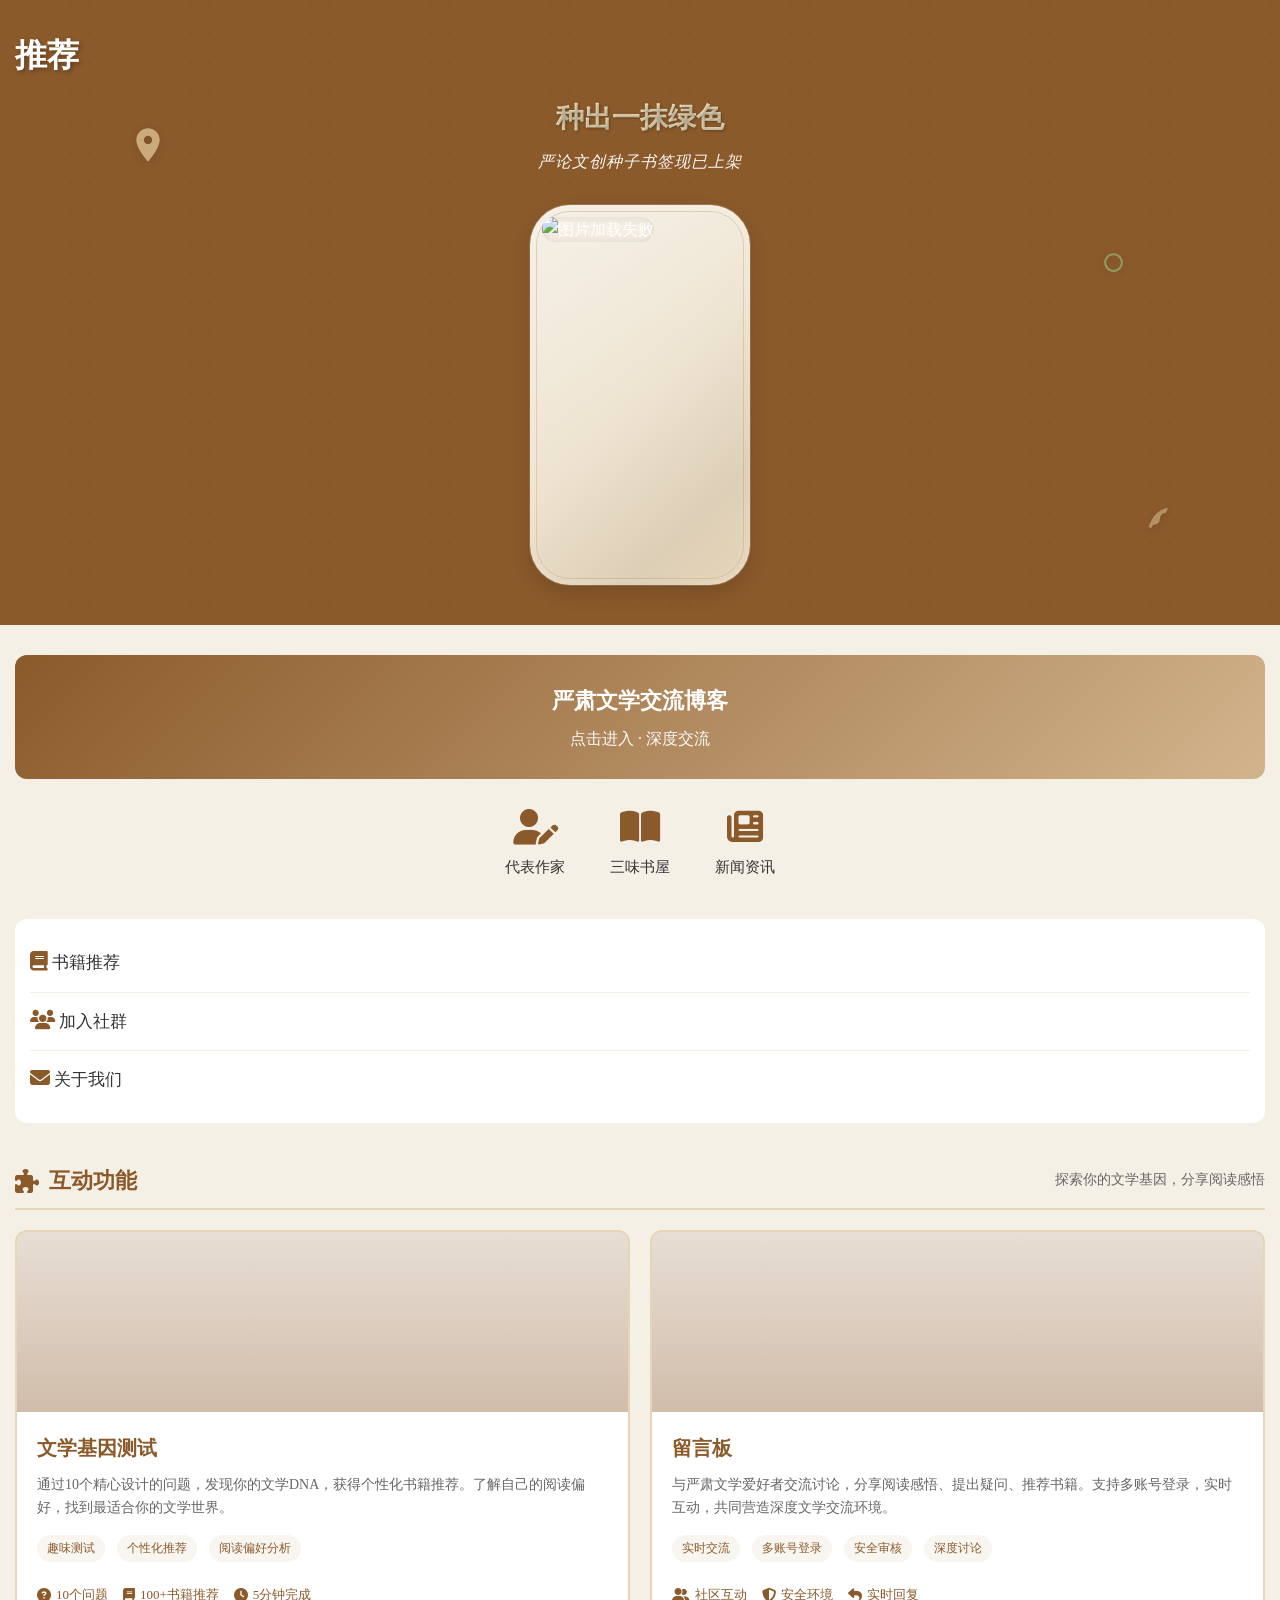
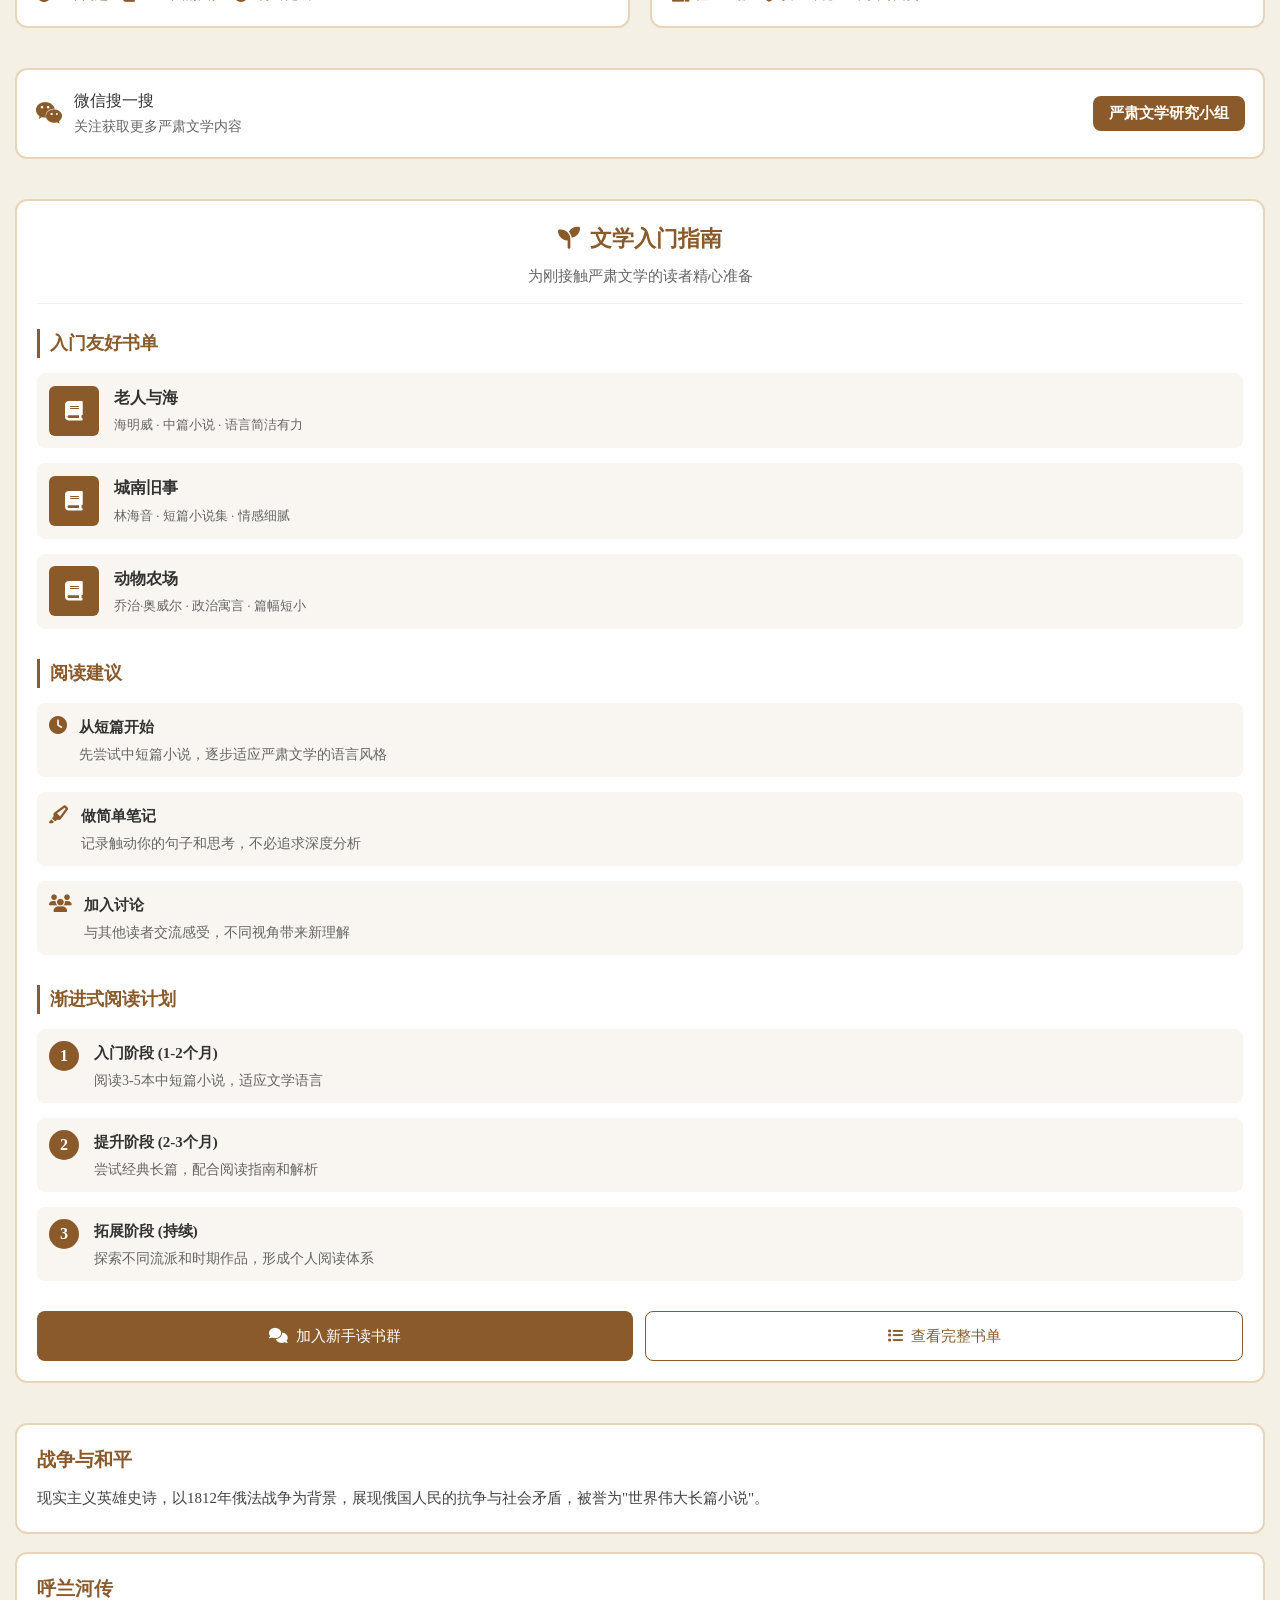
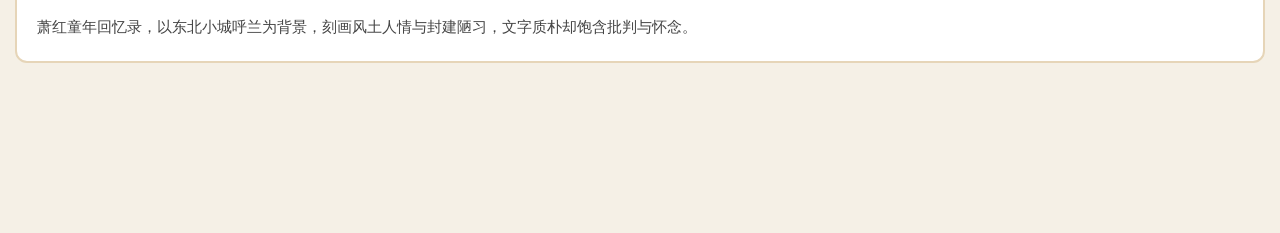
==== index.html @ 6604d190 "Add files via upload" ====
<!DOCTYPE html>
<html lang="zh-CN">
<head>
    <meta charset="UTF-8">
    <meta name="viewport" content="width=device-width, initial-scale=1.0">
    <title>严肃文学研究小组</title>
    <link rel="stylesheet" href="https://cdnjs.cloudflare.com/ajax/libs/font-awesome/6.4.0/css/all.min.css">
    <link rel="stylesheet" href="style.css">
    <style>
        /* 新增：互动功能区域样式 */
        .interactive-features {
            margin: 0 15px 40px;
        }
        
        .interactive-header {
            display: flex;
            align-items: center;
            justify-content: space-between;
            margin-bottom: 20px;
            padding-bottom: 10px;
            border-bottom: 2px solid #E6D5B8;
        }
        
        .interactive-header h3 {
            font-size: 22px;
            font-family: "STKaiti", cursive;
            color: #8B5A2B;
            display: flex;
            align-items: center;
            gap: 10px;
        }
        
        .interactive-header h3 i {
            font-size: 24px;
        }
        
        .interactive-grid {
            display: grid;
            grid-template-columns: repeat(auto-fit, minmax(300px, 1fr));
            gap: 20px;
        }
        
        .interactive-card {
            background: #fff;
            border: 2px solid #E6D5B8;
            border-radius: 12px;
            overflow: hidden;
            transition: all 0.3s ease;
            cursor: pointer;
            position: relative;
        }
        
        .interactive-card:hover {
            transform: translateY(-5px);
            box-shadow: 0 15px 30px rgba(139, 90, 43, 0.15);
            border-color: #8B5A2B;
        }
        
        .interactive-image {
            height: 180px;
            background-size: cover;
            background-position: center;
            position: relative;
            overflow: hidden;
        }
        
        .interactive-image::before {
            content: '';
            position: absolute;
            top: 0;
            left: 0;
            right: 0;
            bottom: 0;
            background: linear-gradient(to bottom, rgba(139, 90, 43, 0.2), rgba(139, 90, 43, 0.4));
            z-index: 1;
        }
        
        .interactive-image.gene-test {
            background-image: url('https://images.unsplash.com/photo-1481627834876-b7833e8f5570?ixlib=rb-4.0.3&auto=format&fit=crop&w=800&q=80');
        }
        
        .interactive-image.message-board {
            background-image: url('https://images.unsplash.com/photo-1455390582262-044cdead277a?ixlib=rb-4.0.3&auto=format&fit=crop&w=800&q=80');
        }
        
        .interactive-overlay {
            position: absolute;
            top: 0;
            left: 0;
            right: 0;
            bottom: 0;
            background: rgba(139, 90, 43, 0.7);
            display: flex;
            align-items: center;
            justify-content: center;
            opacity: 0;
            transition: opacity 0.3s ease;
            z-index: 2;
        }
        
        .interactive-card:hover .interactive-overlay {
            opacity: 1;
        }
        
        .overlay-content {
            text-align: center;
            color: #fff;
        }
        
        .overlay-content i {
            font-size: 36px;
            margin-bottom: 10px;
        }
        
        .overlay-content span {
            font-size: 18px;
            font-weight: bold;
        }
        
        .interactive-content {
            padding: 20px;
        }
        
        .interactive-content h4 {
            font-size: 20px;
            color: #8B5A2B;
            margin-bottom: 10px;
            font-family: "STKaiti", cursive;
        }
        
        .interactive-content p {
            font-size: 14px;
            color: #666;
            line-height: 1.6;
            margin-bottom: 15px;
        }
        
        .interactive-stats {
            display: flex;
            gap: 15px;
            margin-top: 15px;
        }
        
        .stat-item {
            display: flex;
            align-items: center;
            gap: 5px;
            color: #8B5A2B;
            font-size: 13px;
        }
        
        .stat-item i {
            font-size: 14px;
        }
        
        .interactive-tag {
            display: inline-block;
            background: #F9F5F0;
            color: #8B5A2B;
            padding: 4px 10px;
            border-radius: 20px;
            font-size: 12px;
            font-weight: 500;
            margin-right: 8px;
            margin-bottom: 8px;
            transition: all 0.3s ease;
        }
        
        .interactive-card:hover .interactive-tag {
            background: #8B5A2B;
            color: #fff;
        }
        
        @media (max-width: 768px) {
            .interactive-grid {
                grid-template-columns: 1fr;
            }
            
            .interactive-header {
                flex-direction: column;
                align-items: flex-start;
                gap: 10px;
            }
        }
    </style>
</head>
<body>
<a href="https://yswxstudy.my.canvasite.cn/wcyl/#%E4%B8%A5%E8%AE%BA%E6%96%87%E5%88%9B-%E7%A7%8D%E5%AD%90%E4%B9%A6%E7%AD%BE" target="_blank">
    <section class="top-brown-area">
        <div class="recommend">推荐</div>
        <div class="title-box">
            <h2>种出一抹绿色</h2>
            <p>严论文创种子书签现已上架</p>
        </div>
        <div class="phone-container">
            <img src="img/1.jpg" alt="植物之旅">
        </div>
        <!-- 添加装饰性元素 -->
        <div class="phone-decoration deco-1"></div>
        <div class="phone-decoration deco-2"></div>
        <div class="phone-decoration deco-3"></div>
    </section>
</a>

    <!-- 博客链接（标准a标签） -->
    <a href="http://yswxstudy.top" target="_blank">
        <section class="blog-banner">
            <h3>严肃文学交流博客</h3>
            <p>点击进入 · 深度交流</p>
        </section>
    </a>

    <!-- 功能按钮（标准i标签+链接） -->
    <section class="features">
        <div class="feature-item">
            <a href="https://yswxstudy.my.canvasite.cn/1119/#page-0" target="_blank">
                <i class="fas fa-user-pen"></i>
                <p>代表作家</p>
            </a>
        </div>
        <div class="feature-item">
            <a href="https://www.nlc.cn/web/index.shtml" target="_blank">
                <i class="fas fa-book-open"></i>
                <p>三味书屋</p>
            </a>
        </div>
        <div class="feature-item">
            <a href="https://www.chinanews.com.cn/" target="_blank">
                <i class="fas fa-newspaper"></i>
                <p>新闻资讯</p>
            </a>
        </div>
    </section>

    <!-- 导航栏（标准i标签+链接） -->
    <section class="page-nav">
        <ul>
            <li>
                <a href="mzsp.html" target="_blank">
                    <i class="fas fa-book"></i>
                    <span>书籍推荐</span>
                </a>
            </li>
            <li>
                <a href="https://yswxstudy.my.canvasite.cn/1119/#%E5%8A%A0%E5%85%A5%E7%A4%BE%E7%BE%A4" target="_blank">
                    <i class="fas fa-users"></i>
                    <span>加入社群</span>
                </a>
            </li>
            <li>
                <a href="about.html" target=""lank">
                    <i class="fas fa-envelope"></i>
                    <span>关于我们</span>
                </a>
            </li>
        </ul>
    </section>

    <!-- 新增：互动功能区域 -->
    <section class="interactive-features">
        <div class="interactive-header">
            <h3><i class="fas fa-puzzle-piece"></i> 互动功能</h3>
            <p style="color: #666; font-size: 14px;">探索你的文学基因，分享阅读感悟</p>
        </div>
        
        <div class="interactive-grid">
            <!-- 文学基因测试 -->
            <a href="literature_gene_test.html" class="interactive-card">
                <div class="interactive-image gene-test">
                    <div class="interactive-overlay">
                        <div class="overlay-content">
                            <i class="fas fa-play-circle"></i>
                            <span>开始测试</span>
                        </div>
                    </div>
                </div>
                <div class="interactive-content">
                    <h4>文学基因测试</h4>
                    <p>通过10个精心设计的问题，发现你的文学DNA，获得个性化书籍推荐。了解自己的阅读偏好，找到最适合你的文学世界。</p>
                    <div>
                        <span class="interactive-tag">趣味测试</span>
                        <span class="interactive-tag">个性化推荐</span>
                        <span class="interactive-tag">阅读偏好分析</span>
                    </div>
                    <div class="interactive-stats">
                        <div class="stat-item">
                            <i class="fas fa-question-circle"></i>
                            <span>10个问题</span>
                        </div>
                        <div class="stat-item">
                            <i class="fas fa-book"></i>
                            <span>100+书籍推荐</span>
                        </div>
                        <div class="stat-item">
                            <i class="fas fa-clock"></i>
                            <span>5分钟完成</span>
                        </div>
                    </div>
                </div>
            </a>
            
            <!-- 留言板 -->
            <a href="liuyan.html" class="interactive-card">
                <div class="interactive-image message-board">
                    <div class="interactive-overlay">
                        <div class="overlay-content">
                            <i class="fas fa-comment"></i>
                            <span>进入留言板</span>
                        </div>
                    </div>
                </div>
                <div class="interactive-content">
                    <h4>留言板</h4>
                    <p>与严肃文学爱好者交流讨论，分享阅读感悟、提出疑问、推荐书籍。支持多账号登录，实时互动，共同营造深度文学交流环境。</p>
                    <div>
                        <span class="interactive-tag">实时交流</span>
                        <span class="interactive-tag">多账号登录</span>
                        <span class="interactive-tag">安全审核</span>
                        <span class="interactive-tag">深度讨论</span>
                    </div>
                    <div class="interactive-stats">
                        <div class="stat-item">
                            <i class="fas fa-user-friends"></i>
                            <span>社区互动</span>
                        </div>
                        <div class="stat-item">
                            <i class="fas fa-shield-alt"></i>
                            <span>安全环境</span>
                        </div>
                        <div class="stat-item">
                            <i class="fas fa-reply"></i>
                            <span>实时回复</span>
                        </div>
                    </div>
                </div>
            </a>
        </div>
    </section>

    <!-- 搜索提示（标准i标签） -->
    <section class="search-tip">
        <i class="fab fa-weixin"></i>
        <div class="text">
            <span>微信搜一搜</span>
            <span>关注获取更多严肃文学内容</span>
        </div>
        <button class="search-btn">严肃文学研究小组</button>
    </section>

    <!-- 文学入门指南 -->
    <section class="beginner-guide">
        <div class="guide-header">
            <h3><i class="fas fa-seedling"></i> 文学入门指南</h3>
            <p>为刚接触严肃文学的读者精心准备</p>
        </div>
        
        <div class="guide-content">
            <!-- 入门书单 -->
            <div class="guide-section">
                <h4>入门友好书单</h4>
                <div class="book-list">
                    <div class="book-item">
                        <div class="book-cover">
                            <i class="fas fa-book"></i>
                        </div>
                        <div class="book-info">
                            <h5>老人与海</h5>
                            <p>海明威 · 中篇小说 · 语言简洁有力</p>
                        </div>
                    </div>
                    <div class="book-item">
                        <div class="book-cover">
                            <i class="fas fa-book"></i>
                        </div>
                        <div class="book-info">
                            <h5>城南旧事</h5>
                            <p>林海音 · 短篇小说集 · 情感细腻</p>
                        </div>
                    </div>
                    <div class="book-item">
                        <div class="book-cover">
                            <i class="fas fa-book"></i>
                        </div>
                        <div class="book-info">
                            <h5>动物农场</h5>
                            <p>乔治·奥威尔 · 政治寓言 · 篇幅短小</p>
                        </div>
                    </div>
                </div>
            </div>
            
            <!-- 阅读建议 -->
            <div class="guide-section">
                <h4>阅读建议</h4>
                                <div class="tips">
                    <div class="tip-item">
                        <i class="fas fa-clock"></i>
                        <div>
                            <h5>从短篇开始</h5>
                            <p>先尝试中短篇小说，逐步适应严肃文学的语言风格</p>
                        </div>
                    </div>
                    <div class="tip-item">
                        <i class="fas fa-highlighter"></i>
                        <div>
                            <h5>做简单笔记</h5>
                            <p>记录触动你的句子和思考，不必追求深度分析</p>
                        </div>
                    </div>
                    <div class="tip-item">
                        <i class="fas fa-users"></i>
                        <div>
                            <h5>加入讨论</h5>
                            <p>与其他读者交流感受，不同视角带来新理解</p>
                        </div>
                    </div>
                </div>
            </div>
            
            <!-- 阅读计划 -->
            <div class="guide-section">
                <h4>渐进式阅读计划</h4>
                <div class="reading-plan">
                    <div class="plan-step">
                        <div class="step-number">1</div>
                        <div class="step-content">
                            <h5>入门阶段 (1-2个月)</h5>
                            <p>阅读3-5本中短篇小说，适应文学语言</p>
                        </div>
                    </div>
                    <div class="plan-step">
                        <div class="step-number">2</div>
                        <div class="step-content">
                            <h5>提升阶段 (2-3个月)</h5>
                            <p>尝试经典长篇，配合阅读指南和解析</p>
                        </div>
                    </div>
                    <div class="plan-step">
                        <div class="step-number">3</div>
                        <div class="step-content">
                            <h5>拓展阶段 (持续)</h5>
                            <p>探索不同流派和时期作品，形成个人阅读体系</p>
                        </div>
                    </div>
                </div>
            </div>
            
            <!-- 行动引导 -->
            <div class="action-section">
                <a href="https://yswxstudy.my.canvasite.cn/1119/#%E5%8A%A0%E5%85%A5%E7%A4%BE%E7%BE%A4" target="_blank" class="action-btn">
                    <i class="fas fa-comments"></i>
                    加入新手读书群
                </a>
                <a href="https://yswxstudy.my.canvasite.cn/1119/#%E4%B9%A6%E7%B1%8D%E6%8E%A8%E8%8D%90" target="_blank" class="action-btn outline">
                    <i class="fas fa-list"></i>
                    查看完整书单
                </a>
            </div>
        </div>
    </section>

    <!-- 书籍卡片 -->
    <section class="books">
        <div class="book-card">
            <h4>战争与和平</h4>
            <p>现实主义英雄史诗，以1812年俄法战争为背景，展现俄国人民的抗争与社会矛盾，被誉为"世界伟大长篇小说"。</p>
        </div>
        <div class="book-card">
            <h4>呼兰河传</h4>
            <p>萧红童年回忆录，以东北小城呼兰为背景，刻画风土人情与封建陋习，文字质朴却饱含批判与怀念。</p>
        </div>
        <div class="book-card">
            <h4>百年孤独</h4>
            <p>魔幻现实主义经典，讲述布恩迪亚家族七代兴衰，映射拉美百年历史，1982年获诺贝尔文学奖。</p>
        </div>
    </section>

    <script src="script.js"></script>
</body>
</html>
---- style.css ----
* {
    margin: 0;
    padding: 0;
    box-sizing: border-box;
}
body {
    font-family: "SimSun", serif;
    background: #F5F0E6;
    color: #333;
    line-height: 1.6;
    padding: 0;
}
/* 去除点击高亮 */
a, .search-btn {
    text-decoration: none;
    color: inherit;
    -webkit-tap-highlight-color: transparent;
    tap-highlight-color: transparent;
}
a:active, a:focus {
    background: none;
    outline: none;
}
/* 顶部咖色区域 */
.top-brown-area {
    background: #8B5A2B;
    color: #fff;
    padding: 30px 15px 40px;
    position: relative;
    cursor: pointer;
    transition: all 0.3s ease;
    overflow: hidden;
}
.top-brown-area::before {
    content: '';
    position: absolute;
    top: -50%;
    left: -50%;
    width: 200%;
    height: 200%;
    background: radial-gradient(circle, rgba(255,255,255,0.1) 1px, transparent 1px);
    background-size: 30px 30px;
    z-index: 0;
    opacity: 0.3;
    animation: float 20s linear infinite;
}
.top-brown-area:hover {
    background: #724925;
    transform: translateY(-2px);
    box-shadow: 0 8px 25px rgba(139, 90, 43, 0.2);
}
.top-brown-area:hover .phone-container {
    transform: translateY(-5px) scale(1.02);
    box-shadow: 0 12px 25px rgba(0, 0, 0, 0.2);
}
.recommend {
    font-size: 32px;
    font-family: "STKaiti", cursive;
    font-weight: bold;
    margin-bottom: 15px;
    text-align: left;
    position: relative;
    z-index: 1;
    text-shadow: 2px 2px 4px rgba(0, 0, 0, 0.3);
}
.title-box {
    text-align: center;
    margin-bottom: 30px;
    position: relative;
    z-index: 1;
}
.title-box h2 {
    font-size: 28px;
    font-family: "STKaiti", cursive;
    margin-bottom: 8px;
    text-shadow: 1px 1px 3px rgba(0, 0, 0, 0.3);
    background: linear-gradient(45deg, #F5DEB3, #FFF8DC);
    -webkit-background-clip: text;
    -webkit-text-fill-color: transparent;
    background-clip: text;
}
.title-box p {
    font-size: 16px;
    opacity: 0.95;
    font-style: italic;
    letter-spacing: 1px;
}
/* 重新设计的手机容器 */
.phone-container {
    width: 220px;
    height: 380px;
    margin: 0 auto;
    border-radius: 40px;
    overflow: hidden;
    background: linear-gradient(145deg, #F5F0E6, #E6D5B8);
    position: relative;
    z-index: 1;
    box-shadow: 
        0 8px 20px rgba(0, 0, 0, 0.15),
        0 0 0 1px rgba(210, 180, 140, 0.3),
        0 0 0 3px rgba(139, 90, 43, 0.1),
        inset 0 0 20px rgba(255, 255, 255, 0.2);
    transition: all 0.5s cubic-bezier(0.175, 0.885, 0.32, 1.275);
    padding: 12px;
}
.phone-container::before {
    content: '';
    position: absolute;
    top: 6px;
    left: 6px;
    right: 6px;
    bottom: 6px;
    border: 1px solid rgba(210, 180, 140, 0.6);
    border-radius: 34px;
    z-index: 1;
    pointer-events: none;
}
.phone-container::after {
    content: '';
    position: absolute;
    top: 0;
    left: 0;
    right: 0;
    bottom: 0;
    border-radius: 40px;
    background: linear-gradient(
        135deg, 
        transparent 0%, 
        rgba(255, 255, 255, 0.1) 20%,
        rgba(255, 255, 255, 0.05) 50%,
        rgba(0, 0, 0, 0.05) 80%,
        transparent 100%
    );
    z-index: 2;
    pointer-events: none;
}
.phone-container img {
    width: 100%;
    height: 100%;
    object-fit: cover;
    border-radius: 30px;
    transition: transform 0.8s ease;
    box-shadow: inset 0 0 10px rgba(0, 0, 0, 0.1);
    position: relative;
    z-index: 1;
}
.top-brown-area:hover .phone-container img {
    transform: scale(1.05);
}
/* 修复：确保图片容器可以点击 */
.phone-container {
    cursor: pointer;
}
.phone-container img {
    cursor: pointer;
    pointer-events: auto;
}
/* 添加装饰性元素 */
.phone-decoration {
    position: absolute;
    z-index: 0;
    opacity: 0.6;
    filter: drop-shadow(0 2px 4px rgba(0, 0, 0, 0.2));
    pointer-events: none;
}
.deco-1 {
    top: 20%;
    left: 10%;
    width: 40px;
    height: 40px;
    background: url("data:image/svg+xml,%3Csvg xmlns='http://www.w3.org/2000/svg' viewBox='0 0 24 24' fill='%23F5DEB3'%3E%3Cpath d='M12,2C8.13,2,5,5.13,5,9c0,5.25,7,13,7,13s7-7.75,7-13C19,5.13,15.87,2,12,2z M12,11.5c-1.38,0-2.5-1.12-2.5-2.5 s1.12-2.5,2.5-2.5s2.5,1.12,2.5,2.5S13.38,11.5,12,11.5z'/%3E%3C/svg%3E");
    animation: floatLeaf 8s ease-in-out infinite;
}
.deco-2 {
    bottom: 15%;
    right: 8%;
    width: 35px;
    height: 35px;
    background: url("data:image/svg+xml,%3Csvg xmlns='http://www.w3.org/2000/svg' viewBox='0 0 24 24' fill='%23D2B48C'%3E%3Cpath d='M17,8C8,10,5.9,16.17,3.82,21.34L5.71,22l1-2.12c0.63,0,1.26-0.09,1.88-0.26c1.78-0.47,3-2.11,3-3.99 c0-1.89,1.21-3.53,3-4c0.31-0.08,0.63-0.14,0.95-0.18C16.21,10.72,16.83,9.38,17,8z'/%3E%3C/svg%3E");
    animation: floatLeaf 10s ease-in-out infinite 1s;
}
.deco-3 {
    top: 40%;
    right: 12%;
    width: 25px;
    height: 25px;
    background: url("data:image/svg+xml,%3Csvg xmlns='http://www.w3.org/2000/svg' viewBox='0 0 24 24' fill='%2396C586'%3E%3Cpath d='M12,3C7.03,3,3,7.03,3,12c0,4.97,4.03,9,9,9s9-4.03,9-9C21,7.03,16.97,3,12,3z M12,19c-3.87,0-7-3.13-7-7 c0-3.87,3.13-7,7-7s7,3.13,7,7C19,15.87,15.87,19,12,19z'/%3E%3C/svg%3E");
    animation: floatLeaf 12s ease-in-out infinite 0.5s;
}
/* 动画 */
@keyframes float {
    0% { transform: translate(0, 0) rotate(0deg); }
    100% { transform: translate(-30px, 30px) rotate(360deg); }
}
@keyframes floatLeaf {
    0%, 100% { transform: translateY(0) rotate(0deg); }
    50% { transform: translateY(-15px) rotate(5deg); }
}
/* 适配小屏幕 */
@media (max-width: 768px) {
    .phone-container {
        width: 180px;
        height: 320px;
        padding: 10px;
    }
    .title-box h2 {
        font-size: 24px;
    }
}
/* 图片加载占位符 */
.phone-container.loading {
    background: linear-gradient(90deg, #E6D5B8 25%, #F5F0E6 50%, #E6D5B8 75%);
    background-size: 200% 100%;
    animation: loading 1.5s infinite;
}
@keyframes loading {
    0% { background-position: 200% 0; }
    100% { background-position: -200% 0; }
}
/* 博客横幅 */
.blog-banner {
    background: linear-gradient(135deg, #8B5A2B, #D2B48C);
    color: #fff;
    text-align: center;
    padding: 28px 15px;
    margin: 30px 15px;
    border-radius: 12px;
    cursor: pointer;
    transition: all 0.3s ease;
}
.blog-banner:hover {
    transform: translateY(-3px);
    box-shadow: 0 10px 25px rgba(139, 90, 43, 0.2);
}
.blog-banner h3 {
    font-size: 22px;
    font-family: "STKaiti", cursive;
    margin-bottom: 8px;
}
.blog-banner p {
    font-size: 16px;
    opacity: 0.95;
}
/* 功能按钮 */
.features {
    display: flex;
    justify-content: center;
    gap: 35px;
    margin: 0 15px 40px;
    flex-wrap: nowrap;
    overflow-x: hidden;
}
.feature-item {
    text-align: center;
    min-width: 70px;
}
.feature-item i {
    font-size: 36px;
    color: #8B5A2B;
    margin-bottom: 10px;
    transition: all 0.3s ease;
}
.feature-item:hover i {
    transform: translateY(-5px) scale(1.1);
    color: #724925;
}
.feature-item p {
    font-size: 15px;
    font-weight: 500;
    transition: all 0.3s ease;
}
.feature-item:hover p {
    color: #724925;
    font-weight: bold;
}
.feature-item a {
    display: flex;
    flex-direction: column;
    align-items: center;
    cursor: pointer;
}
/* 页面导航 */
.page-nav {
    margin: 0 15px 40px;
    background: #fff;
    border-radius: 12px;
    padding: 15px;
}
.page-nav ul {
    list-style: none;
}
.page-nav li {
    display: flex;
    align-items: center;
    gap: 12px;
    padding: 15px 0;
    border-bottom: 1px solid #F5F0E6;
    transition: all 0.3s ease;
    cursor: pointer;
}
.page-nav li:hover {
    background: #F9F5F0;
    border-radius: 8px;
    padding-left: 10px;
    padding-right: 10px;
}
.page-nav li:last-child {
    border-bottom: none;
}
.page-nav i {
    color: #8B5A2B;
    font-size: 20px;
}
.page-nav span {
    font-size: 17px;
}
/* 搜索提示 */
.search-tip {
    background: #fff;
    border: 2px solid #E6D5B8;
    border-radius: 12px;
    padding: 18px;
    margin: 0 15px 40px;
    display: flex;
    align-items: center;
    gap: 12px;
}
.search-tip i {
    color: #8B5A2B;
    font-size: 24px;
}
.search-tip .text {
    flex: 1;
}
.search-tip .text span {
    font-size: 16px;
    display: block;
}
.search-tip .text span:last-child {
    color: #666;
    font-size: 14px;
    margin-top: 3px;
}
.search-btn {
    background: #8B5A2B;
    color: #fff;
    padding: 8px 16px;
    border-radius: 8px;
    font-size: 15px;
    font-weight: bold;
    border: none;
    cursor: pointer;
    transition: all 0.3s ease;
}
.search-btn:hover {
    background: #724925;
    transform: translateY(-2px);
    box-shadow: 0 5px 15px rgba(139, 90, 43, 0.3);
}
/* 文学入门指南样式 */
.beginner-guide {
    background: #fff;
    border: 2px solid #E6D5B8;
    border-radius: 12px;
    padding: 20px;
    margin: 0 15px 40px;
}
.guide-header {
    text-align: center;
    margin-bottom: 25px;
    padding-bottom: 15px;
    border-bottom: 1px solid #F5F0E6;
}
.guide-header h3 {
    font-size: 22px;
    font-family: "STKaiti", cursive;
    color: #8B5A2B;
    margin-bottom: 8px;
    display: flex;
    align-items: center;
    justify-content: center;
    gap: 10px;
}
.guide-header p {
    font-size: 15px;
    color: #666;
}
.guide-section {
    margin-bottom: 30px;
}
.guide-section h4 {
    font-size: 18px;
    color: #8B5A2B;
    margin-bottom: 15px;
    font-family: "STKaiti", cursive;
    padding-left: 10px;
    border-left: 3px solid #8B5A2B;
}
/* 书单样式 */
.book-list {
    display: flex;
    flex-direction: column;
    gap: 15px;
}
.book-item {
    display: flex;
    align-items: center;
    gap: 15px;
    padding: 12px;
    background: #F9F5F0;
    border-radius: 8px;
    transition: all 0.3s ease;
    cursor: pointer;
}
.book-item:hover {
    background: #F5F0E6;
    transform: translateY(-2px);
    box-shadow: 0 5px 15px rgba(139, 90, 43, 0.1);
}
.book-cover {
    width: 50px;
    height: 50px;
    background: #8B5A2B;
    border-radius: 6px;
    display: flex;
    align-items: center;
    justify-content: center;
    color: #fff;
    font-size: 20px;
    transition: all 0.3s ease;
}
.book-item:hover .book-cover {
    background: #724925;
    transform: rotate(5deg);
}
.book-info h5 {
    font-size: 16px;
    color: #333;
    margin-bottom: 5px;
    transition: all 0.3s ease;
}
.book-item:hover .book-info h5 {
    color: #8B5A2B;
}
.book-info p {
    font-size: 13px;
    color: #666;
}
/* 阅读建议样式 */
.tips {
    display: flex;
    flex-direction: column;
    gap: 15px;
}
.tip-item {
    display: flex;
    align-items: flex-start;
    gap: 12px;
    padding: 12px;
    background: #F9F5F0;
    border-radius: 8px;
    transition: all 0.3s ease;
}
.tip-item:hover {
    background: #F5F0E6;
    transform: translateY(-2px);
}
.tip-item i {
    color: #8B5A2B;
    font-size: 18px;
    margin-top: 2px;
    transition: all 0.3s ease;
}
.tip-item:hover i {
    transform: scale(1.2) rotate(5deg);
}
.tip-item h5 {
    font-size: 15px;
    color: #333;
    margin-bottom: 5px;
    transition: all 0.3s ease;
}
.tip-item:hover h5 {
    color: #8B5A2B;
}
.tip-item p {
    font-size: 14px;
    color: #666;
    line-height: 1.5;
}
/* 阅读计划样式 */
.reading-plan {
    display: flex;
    flex-direction: column;
    gap: 15px;
}
.plan-step {
    display: flex;
    gap: 15px;
    padding: 12px;
    background: #F9F5F0;
    border-radius: 8px;
    transition: all 0.3s ease;
}
.plan-step:hover {
    background: #F5F0E6;
    transform: translateY(-2px);
}
.step-number {
    width: 30px;
    height: 30px;
    background: #8B5A2B;
    color: #fff;
    border-radius: 50%;
    display: flex;
    align-items: center;
    justify-content: center;
    font-weight: bold;
    flex-shrink: 0;
    transition: all 0.3s ease;
}
.plan-step:hover .step-number {
    background: #724925;
    transform: scale(1.1);
}
.step-content h5 {
    font-size: 15px;
    color: #333;
    margin-bottom: 5px;
    transition: all 0.3s ease;
}
.plan-step:hover .step-content h5 {
    color: #8B5A2B;
}
.step-content p {
    font-size: 14px;
    color: #666;
    line-height: 1.5;
}
/* 行动按钮样式 */
.action-section {
    display: flex;
    gap: 12px;
    margin-top: 20px;
    flex-wrap: wrap;
}
.action-btn {
    flex: 1;
    min-width: 150px;
    display: flex;
    align-items: center;
    justify-content: center;
    gap: 8px;
    padding: 12px 20px;
    background: #8B5A2B;
    color: #fff;
    border-radius: 8px;
    font-size: 15px;
    font-weight: 500;
    text-align: center;
    transition: all 0.3s ease;
    cursor: pointer;
}
.action-btn:hover {
    background: #724925;
    transform: translateY(-2px);
    box-shadow: 0 8px 20px rgba(139, 90, 43, 0.3);
}
.action-btn.outline {
    background: transparent;
    border: 1px solid #8B5A2B;
    color: #8B5A2B;
}
.action-btn.outline:hover {
    background: #F5F5F0;
    border-color: #724925;
    color: #724925;
}
/* 书籍卡片 */
.books {
    display: flex;
    flex-direction: column;
    gap: 18px;
    margin: 0 15px 40px;
}
.book-card {
    background: #fff;
    border: 2px solid #E6D5B8;
    padding: 20px;
    border-radius: 12px;
    transition: all 0.3s ease;
    cursor: pointer;
}
.book-card:hover {
    background: #F9F5F0;
    transform: translateY(-3px);
    box-shadow: 0 10px 25px rgba(139, 90, 43, 0.1);
    border-color: #8B5A2B;
}
.book-card h4 {
    font-size: 19px;
    color: #8B5A2B;
    margin-bottom: 10px;
    font-family: "STKaiti", cursive;
    transition: all 0.3s ease;
}
.book-card:hover h4 {
    color: #724925;
    transform: translateX(5px);
}
.book-card p {
    font-size: 15px;
    line-height: 1.8;
    color: #444;
    transition: all 0.3s ease;
}
.book-card:hover p {
    color: #333;
}
/* 修复：确保所有可点击元素都有合适的光标 */
a, button, .book-item, .tip-item, .plan-step, .book-card, .feature-item, .page-nav li {
    cursor: pointer;
}
/* 修复：确保装饰元素不会阻挡点击 */
.phone-decoration {
    pointer-events: none;
}
/* 修复：确保伪元素不会阻挡点击 */
.phone-container::before, .phone-container::after {
    pointer-events: none;
}
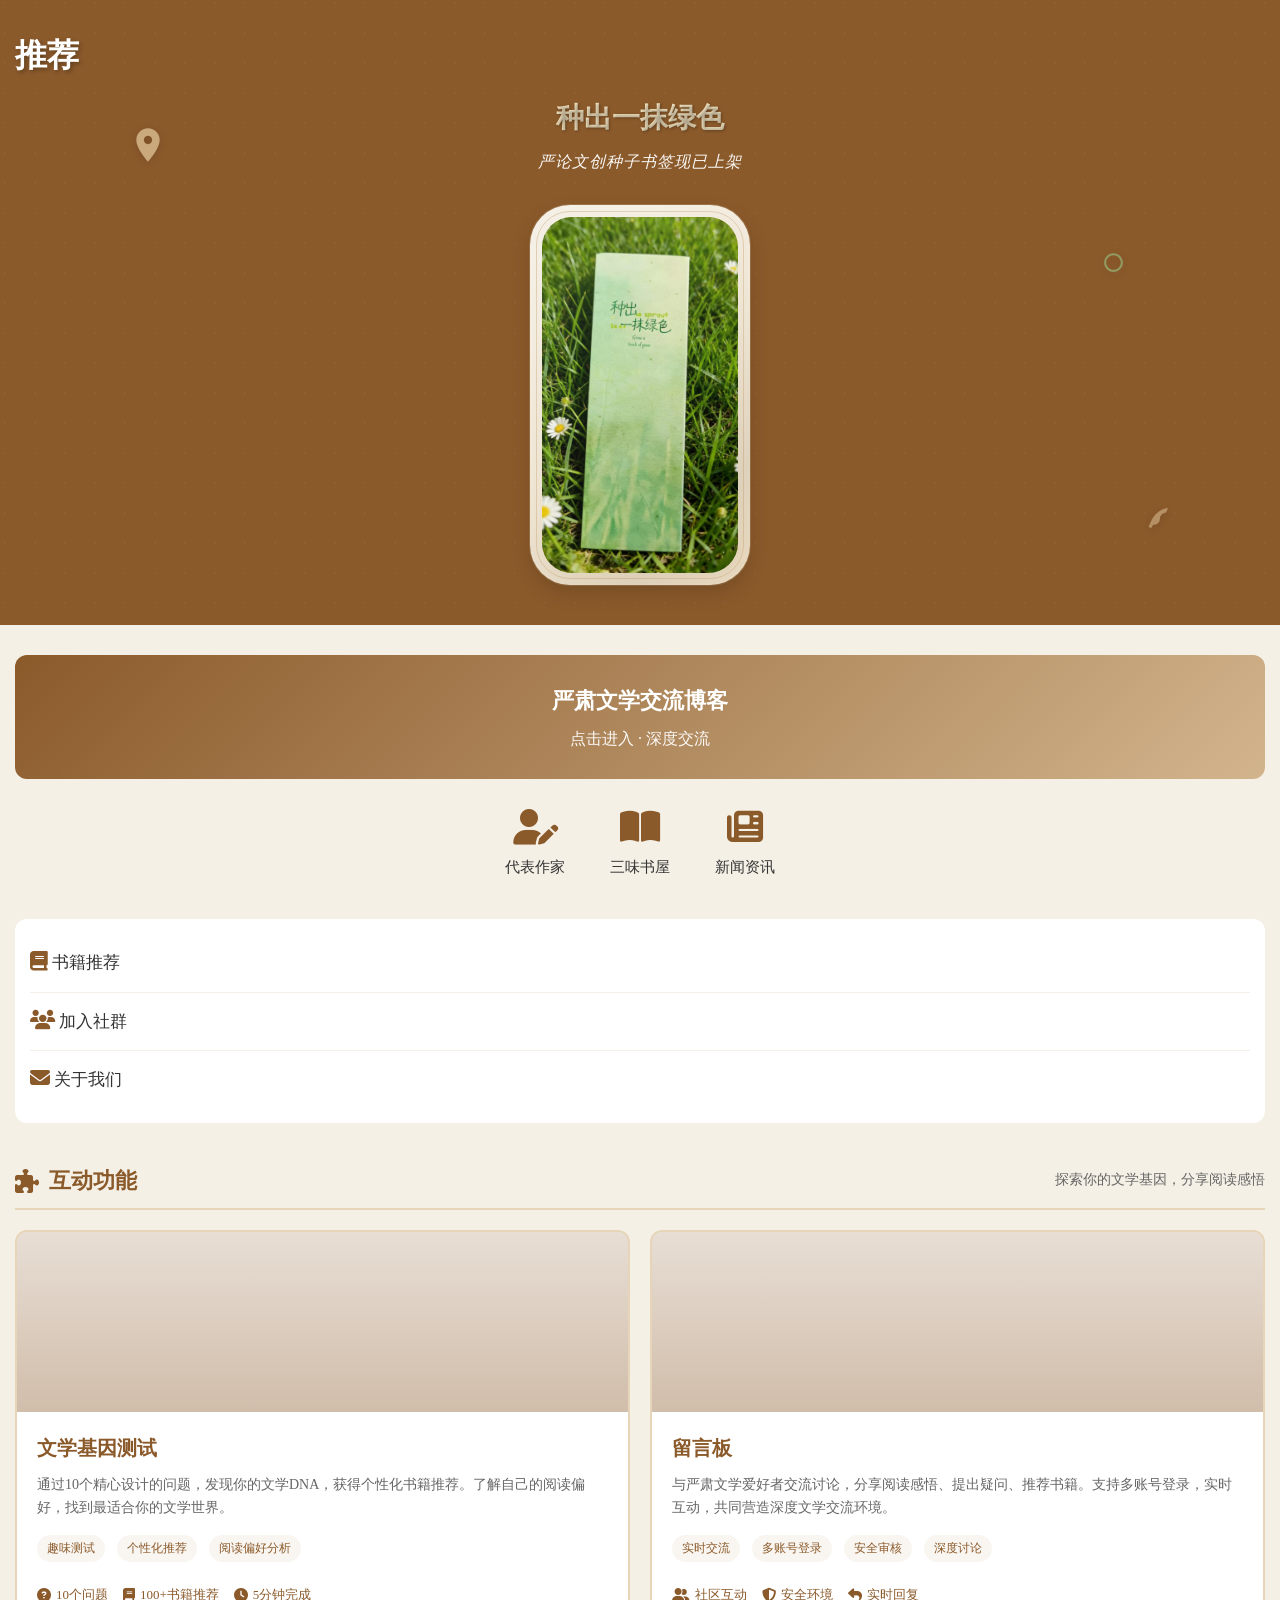
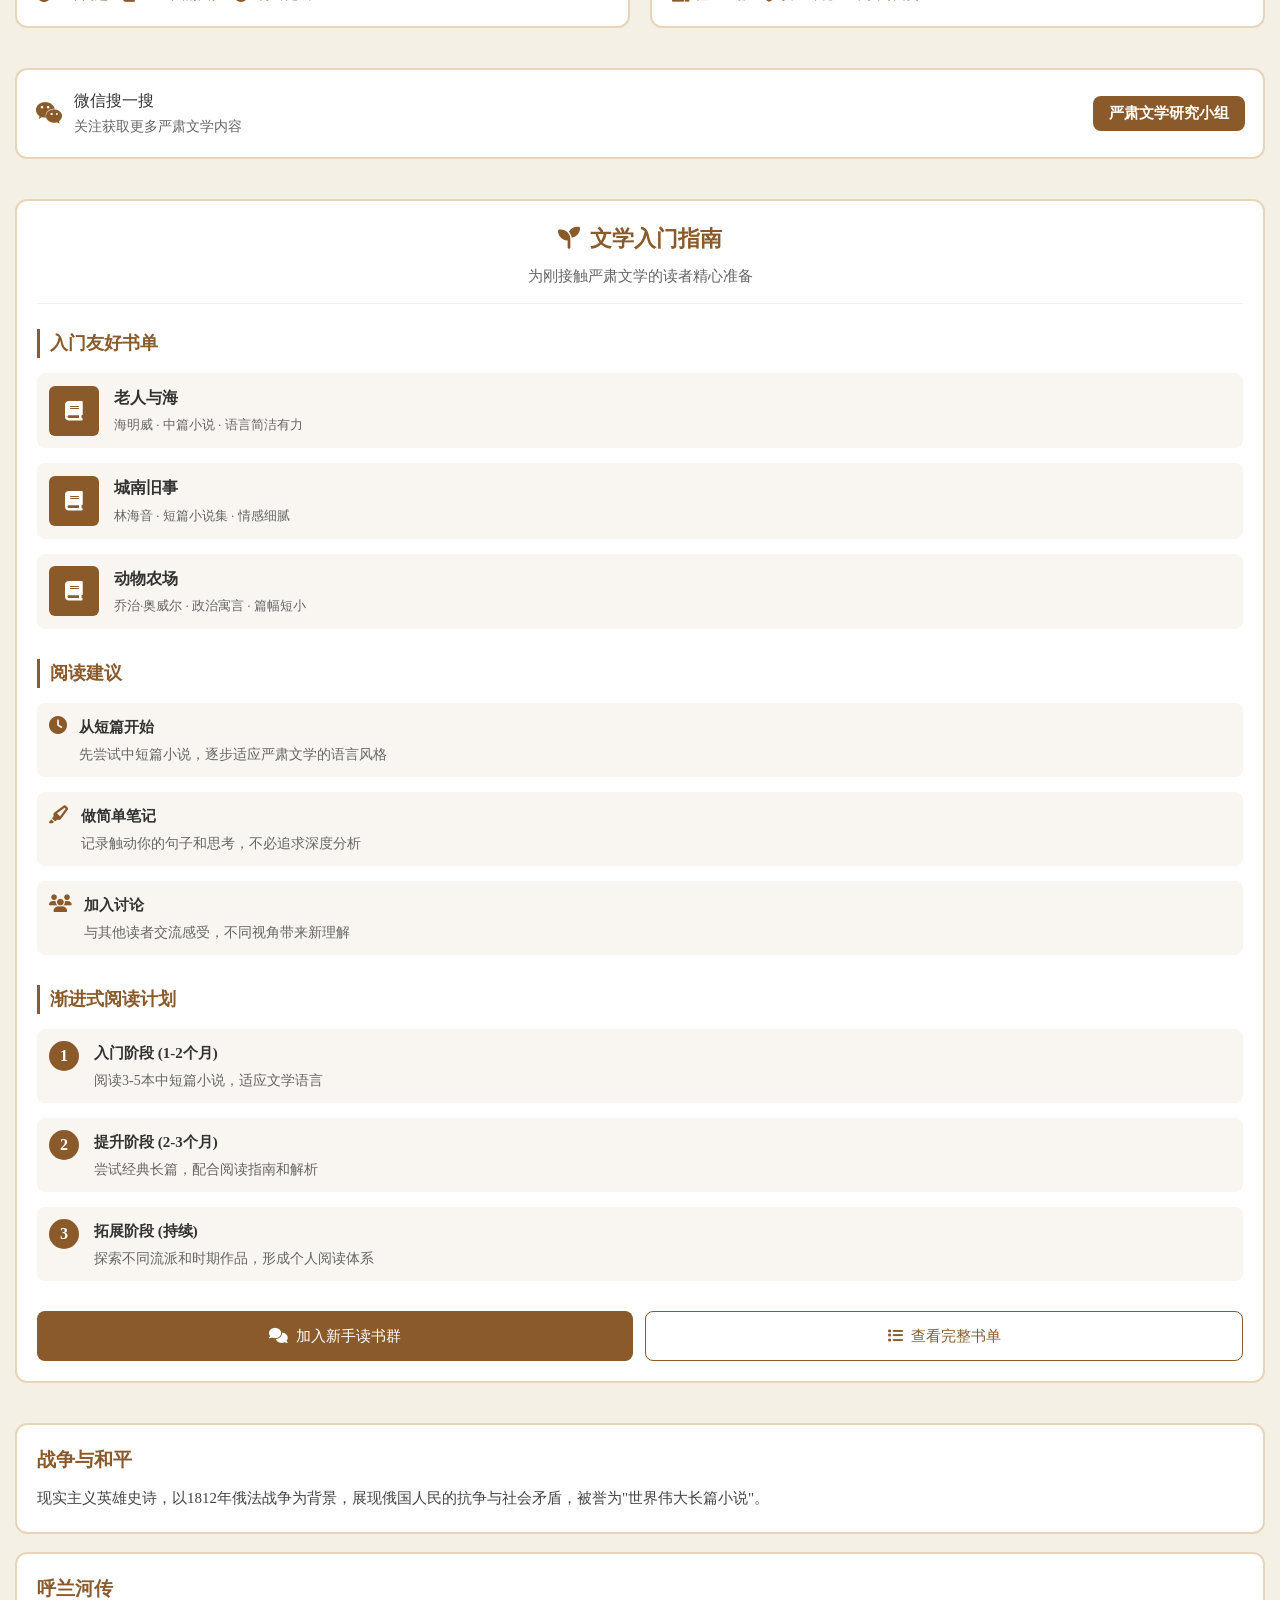
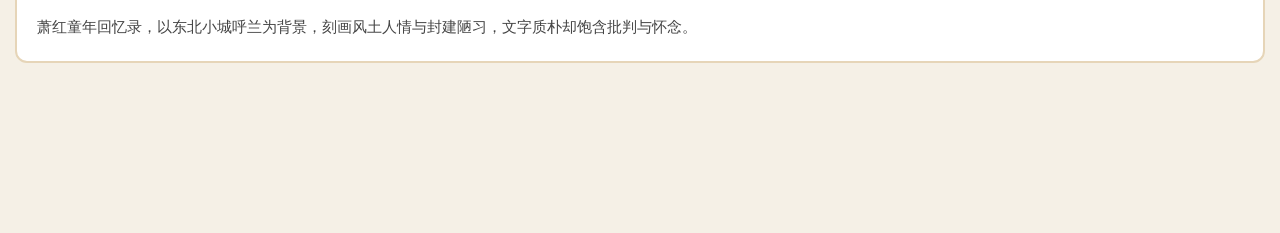
==== commit 147c71d7: "index.html" ====
--- a/index.html
+++ b/index.html
@@ -193,7 +193,7 @@
             <p>严论文创种子书签现已上架</p>
         </div>
         <div class="phone-container">
-            <img src="img/1.jpg" alt="植物之旅">
+            <img src="1.jpg" alt="植物之旅">
         </div>
         <!-- 添加装饰性元素 -->
         <div class="phone-decoration deco-1"></div>
@@ -477,4 +477,4 @@
 
     <script src="script.js"></script>
 </body>
-</html>+</html>
